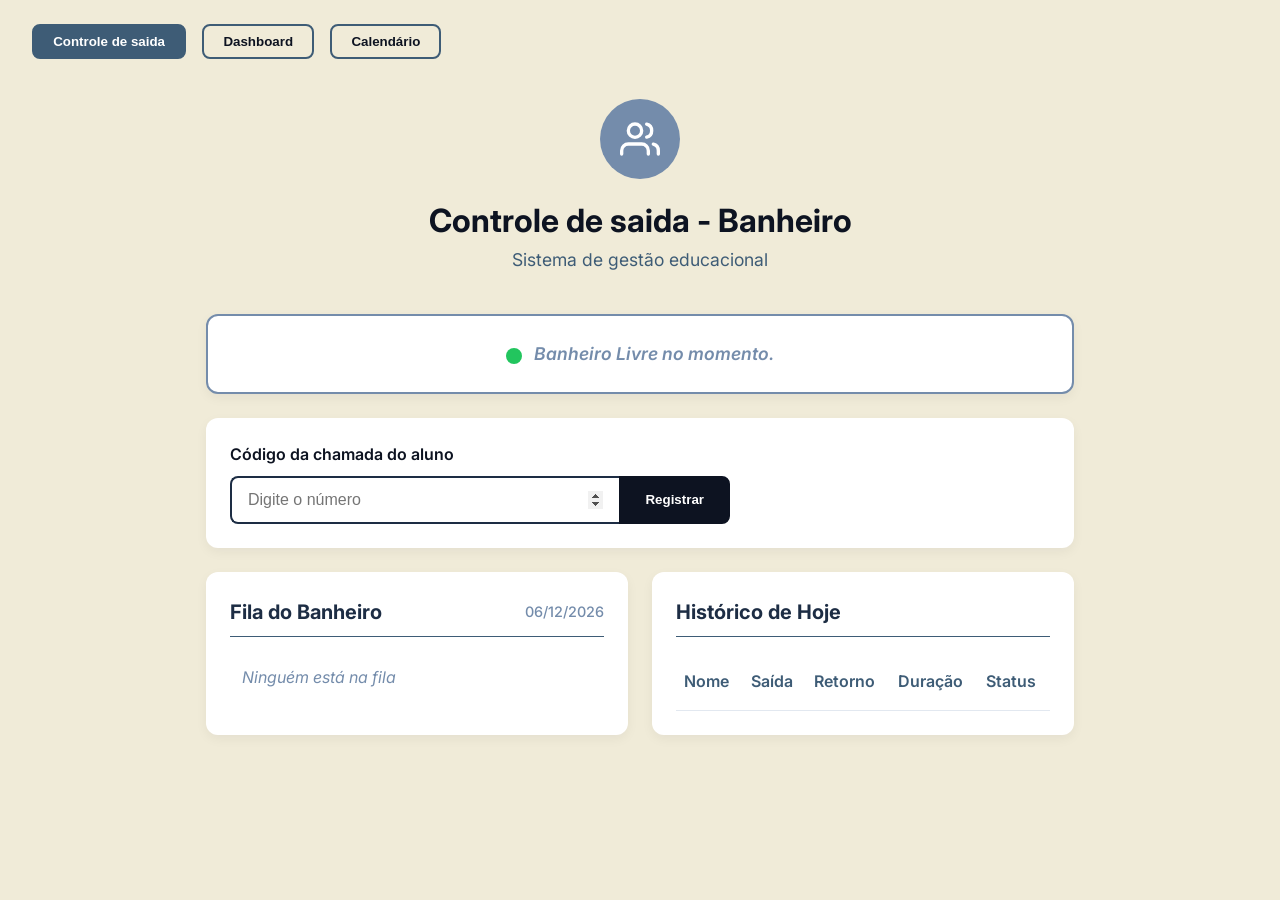
==== index.html @ d69a868a "primeira versao final" ====
<!DOCTYPE html>
<html lang="pt-BR">

<head>
    <meta charset="UTF-8">
    <meta name="viewport" content="width=device-width, initial-scale=1.0">
    <title>Controle de Saída - Banheiro</title>
    <link rel="stylesheet" href="css/style.css">
    <link href="https://fonts.googleapis.com/css2?family=Inter:wght@400;500;600;700&display=swap" rel="stylesheet">
</head>

<body>
    <!-- Barra de Navegação Superior -->
    <nav class="top-nav">
        <div class="nav-container">
            <button class="nav-btn active" onclick="window.location.href='index.html'">Controle de saida</button>
            <button class="nav-btn" onclick="window.location.href='dashboard.html'">Dashboard</button>
            <button class="nav-btn">Calendário</button>
        </div>
    </nav>

    <div class="container">
        <!-- Cabeçalho (Header Identity) -->
        <header class="header">
            <div class="header-icon">
                <!-- Espaço para logotipo / Ícone -->
                <svg width="40" height="40" viewBox="0 0 24 24" fill="none" stroke="currentColor" stroke-width="2"
                    stroke-linecap="round" stroke-linejoin="round">
                    <path d="M17 21v-2a4 4 0 0 0-4-4H5a4 4 0 0 0-4 4v2"></path>
                    <circle cx="9" cy="7" r="4"></circle>
                    <path d="M23 21v-2a4 4 0 0 0-3-3.87"></path>
                    <path d="M16 3.13a4 4 0 0 1 0 7.75"></path>
                </svg>
            </div>
            <h1>Controle de saida - Banheiro</h1>
            <p>Sistema de gestão educacional</p>
        </header>

        <main class="main-content">
            <!-- Painel Status do Banheiro -->
            <section class="panel status-panel">
                <div id="alunoAtivoContainer" class="ativo-container">
                    <!-- Javascript sobrescreve isso se tiver alguém fora -->
                    <div class="status-indicator available"></div>
                    <p class="empty-state status-text">Banheiro Livre no momento.</p>
                </div>
            </section>

            <!-- Painel de Entrada de Dados -->
            <section class="panel insert-panel">
                <label for="idAluno" class="input-label">Código da chamada do aluno</label>
                <div class="input-group">
                    <input type="number" id="idAluno" placeholder="Digite o número" autofocus>
                    <button id="btnRegistrar" class="btn primary">Registrar</button>
                </div>
                <div id="mensagemBox" class="message-box hidden"></div>
            </section>

            <!-- Painéis Inferiores: Fila e Registros -->
            <div class="flex-row">
                <!-- Fila de Espera -->
                <section class="panel queue-panel">
                    <div class="panel-header">
                        <h2>Fila do Banheiro</h2>
                        <span class="date-display" id="dataHoje"></span>
                    </div>
                    <ul id="listaFila" class="fila-list">
                        <!-- Itens renderizados via JS -->
                        <li class="empty-state text-center">Ninguém está na fila</li>
                    </ul>
                </section>

                <!-- Tabela de Registros -->
                <section class="panel history-panel">
                    <div class="panel-header">
                        <h2>Histórico de Hoje</h2>
                    </div>
                    <div class="table-container">
                        <table id="tabelaRegistros">
                            <thead>
                                <tr>
                                    <th>Nome</th>
                                    <th>Saída</th>
                                    <th>Retorno</th>
                                    <th>Duração</th>
                                    <th>Status</th>
                                </tr>
                            </thead>
                            <tbody id="tbodyRegistros">
                                <!-- JS popula aqui -->
                            </tbody>
                        </table>
                    </div>
                </section>
            </div>
        </main>
    </div>

    <script src="js/app.js"></script>
    <script>
        // Setar data de hoje no painel
        document.getElementById('dataHoje').textContent = new Date().toLocaleDateString('pt-BR');
    </script>
</body>

</html>
---- css/style.css ----
/* Variáveis e Reset com base no pallete.png */
:root {
    --bg-color: #F0EBD8;       /* Bege Pastel (60%) */
    --panel-bg: #FFFFFF;       /* Branco para contraste dos painéis */
    --primary-color: #1D2D44;  /* Azul Marinho Escuro (10% - Destaques básicos) */
    --action-color: #0D1321;   /* Preto/Azul Profundo (Textos Principais e Botões de Ação) */
    --secondary-color: #748CAB;/* Azul Suave (30% - Apoio visual) */
    --border-color: #3E5C76;   /* Azul Cinzento (Bordas) */
    
    --success-bg: #dcfce7;
    --success-text: #166534;
    --warning-bg: #fef9c3;
    --warning-text: #854d0e;
    --error-bg: #fee2e2;
    --error-text: #991b1b;
}

* {
    margin: 0;
    padding: 0;
    box-sizing: border-box;
}

body {
    font-family: 'Inter', sans-serif;
    background-color: var(--bg-color);
    color: var(--action-color);
    line-height: 1.6;
}

/* Navbar Superior */
.top-nav {
    width: 100%;
    padding: 1.5rem 2rem;
    display: flex;
    justify-content: flex-start;
}

.nav-container {
    display: flex;
    gap: 1rem;
}

.nav-btn {
    background: transparent;
    border: 2px solid var(--border-color);
    color: var(--action-color);
    padding: 0.5rem 1.2rem;
    border-radius: 8px;
    font-weight: 600;
    cursor: pointer;
    transition: all 0.2s;
}

.nav-btn.active, .nav-btn:hover {
    background: var(--border-color);
    color: #fff;
}

/* Container Principal */
.container {
    max-width: 900px;
    margin: 0 auto;
    padding: 1rem;
}

/* Cabeçalho centralizado */
.header {
    text-align: center;
    margin-bottom: 2.5rem;
}

.header-icon {
    display: inline-flex;
    justify-content: center;
    align-items: center;
    width: 80px;
    height: 80px;
    background-color: var(--secondary-color);
    color: #fff;
    border-radius: 50%;
    margin-bottom: 1rem;
}

h1 { 
    font-size: 2rem; 
    color: var(--action-color); 
    font-weight: 700;
}
.header p { 
    color: var(--border-color); 
    font-size: 1.1rem;
}

/* Panels */
.panel {
    background: var(--panel-bg);
    border-radius: 12px;
    padding: 1.5rem;
    box-shadow: 0 4px 12px rgba(13, 19, 33, 0.05); /* Sombra suave */
    margin-bottom: 1.5rem;
}

.panel-header {
    display: flex;
    justify-content: space-between;
    align-items: center;
    margin-bottom: 1rem;
    border-bottom: 1px solid var(--border-color);
    padding-bottom: 0.5rem;
}

h2 { 
    font-size: 1.25rem; 
    color: var(--primary-color);
}

.date-display {
    font-size: 0.9rem;
    color: var(--secondary-color);
    font-weight: 500;
}

.flex-row {
    display: flex;
    gap: 1.5rem;
    margin-bottom: 1.5rem;
}
.flex-row > * {
    flex: 1;
    margin-bottom: 0;
}

/* Status Panel */
.status-panel {
    text-align: center;
    border: 2px solid var(--secondary-color);
}
.status-indicator {
    display: inline-block;
    width: 16px;
    height: 16px;
    border-radius: 50%;
    margin-right: 0.5rem;
    vertical-align: middle;
}
.status-indicator.available { background-color: #22c55e; }
.status-indicator.busy { background-color: #ef4444; }

.status-text {
    display: inline-block;
    font-weight: 600;
    font-size: 1.1rem;
}

/* Painel de Inserção */
.insert-panel {
    display: flex;
    flex-direction: column;
    align-items: flex-start;
}

.input-label {
    font-weight: 600;
    margin-bottom: 0.5rem;
    color: var(--action-color);
    display: block;
}

/* Input acoplado ao botão */
.input-group {
    display: flex;
    width: 100%;
    max-width: 500px;
}

#idAluno {
    flex: 1;
    padding: 0.8rem 1rem;
    border: 2px solid var(--border-color);
    border-right: none;
    border-radius: 8px 0 0 8px;
    font-size: 1rem;
    outline: none;
    color: var(--action-color);
}

#idAluno:focus {
    border-color: var(--primary-color);
}

.btn.primary {
    background-color: var(--action-color);
    color: #fff;
    border: 2px solid var(--action-color);
    padding: 0.8rem 1.5rem;
    border-radius: 0 8px 8px 0; /* Colado à direita */
    font-weight: 600;
    cursor: pointer;
    transition: background 0.2s;
}

.btn.primary:hover {
    background-color: var(--primary-color);
    border-color: var(--primary-color);
}

/* Message Box */
.message-box {
    margin-top: 1rem;
    padding: 1rem;
    border-radius: 6px;
    font-weight: 500;
    width: 100%;
}
.message-box.hidden { display: none; }
.success { background: var(--success-bg); color: var(--success-text); border: 1px solid #bbf7d0; }
.error { background: var(--error-bg); color: var(--error-text); border: 1px solid #fecaca; }
.warning { background: var(--warning-bg); color: var(--warning-text); border: 1px solid #fef08a; }

/* Ativo / Fila / Tabela */
.ativo-container .ativo-card {
    background: var(--warning-bg);
    padding: 1rem;
    border-radius: 8px;
    border: 1px solid #fef08a;
    text-align: left;
}
.ativo-card h3 { color: var(--warning-text); margin-bottom: 0.5rem; }

.fila-list {
    list-style: none;
}
.fila-list li {
    padding: 0.75rem;
    border-bottom: 1px solid #e2e8f0;
    display: flex;
    justify-content: space-between;
}
.fila-list li:last-child {
    border-bottom: none;
}
.empty-state {
    color: var(--secondary-color);
    font-style: italic;
}
.text-center { text-align: center; }

/* Tabelas */
.table-container {
    overflow-x: auto;
}
table {
    width: 100%;
    border-collapse: collapse;
    text-align: left;
}
th, td {
    padding: 1rem 0.5rem;
    border-bottom: 1px solid #e2e8f0;
}
th {
    font-weight: 600;
    color: var(--border-color);
}
tbody tr:hover {
    background-color: #f8fafc;
}
.badge {
    padding: 0.25rem 0.5rem;
    border-radius: 999px;
    font-size: 0.85rem;
    font-weight: 600;
}
.badge-andamento { background: var(--warning-bg); color: var(--warning-text); }
.badge-concluido { background: var(--success-bg); color: var(--success-text); }

@media (max-width: 768px) {
    .flex-row {
        flex-direction: column;
    }
    .input-group {
        flex-direction: column;
    }
    #idAluno {
        border-right: 2px solid var(--border-color);
        border-radius: 8px;
        margin-bottom: 0.5rem;
    }
    .btn.primary {
        border-radius: 8px;
        width: 100%;
    }
}
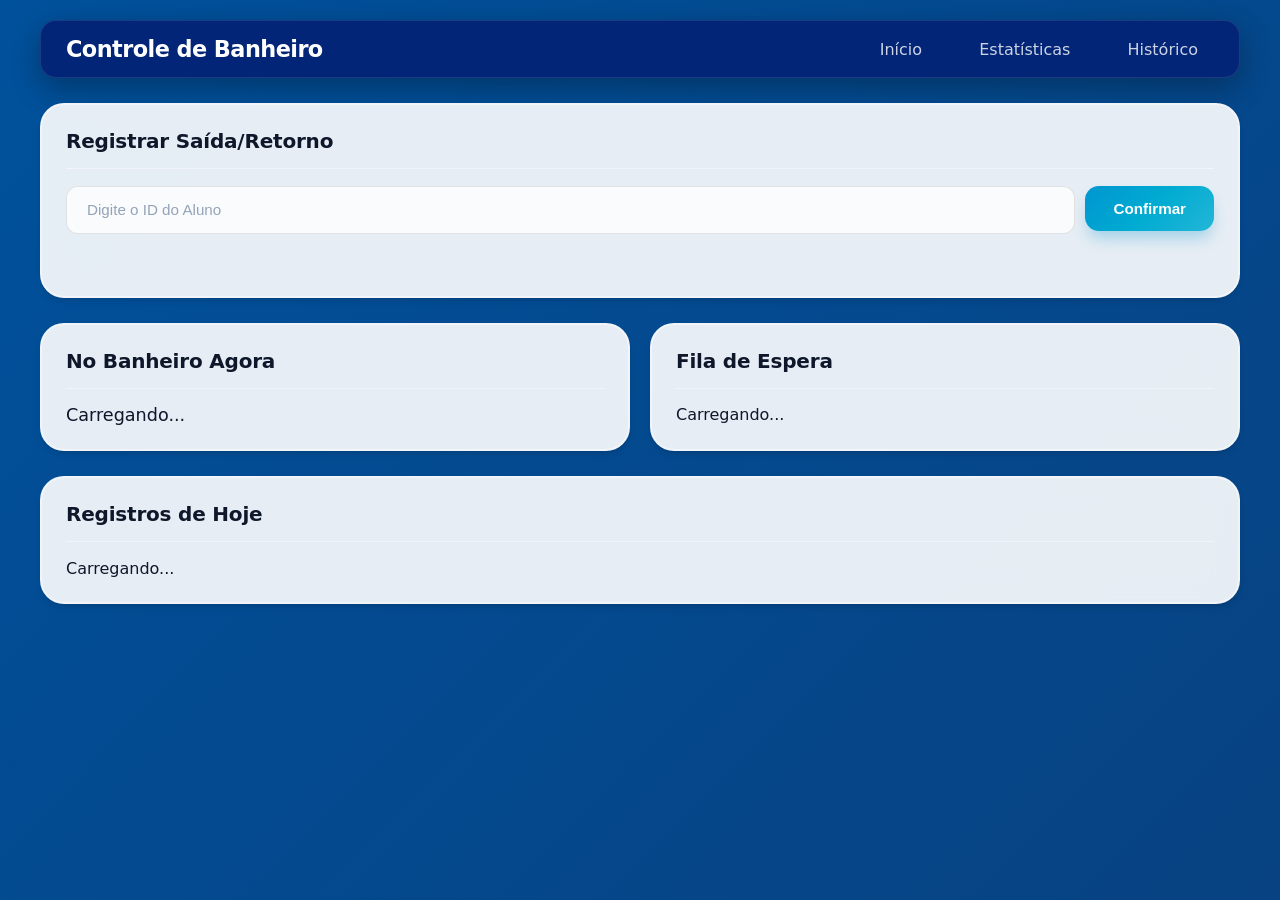
==== commit aadff45e: "commit mudanças" ====
--- a/index.html
+++ b/index.html
@@ -1,106 +1,54 @@
 <!DOCTYPE html>
 <html lang="pt-BR">
-
 <head>
     <meta charset="UTF-8">
     <meta name="viewport" content="width=device-width, initial-scale=1.0">
-    <title>Controle de Saída - Banheiro</title>
-    <link rel="stylesheet" href="css/style.css">
-    <link href="https://fonts.googleapis.com/css2?family=Inter:wght@400;500;600;700&display=swap" rel="stylesheet">
+    <title>Controle de Banheiro</title>
+    <link rel="stylesheet" href="css/style.css?v=2.1">
 </head>
-
 <body>
-    <!-- Barra de Navegação Superior -->
-    <nav class="top-nav">
-        <div class="nav-container">
-            <button class="nav-btn active" onclick="window.location.href='index.html'">Controle de saida</button>
-            <button class="nav-btn" onclick="window.location.href='dashboard.html'">Dashboard</button>
-            <button class="nav-btn">Calendário</button>
-        </div>
-    </nav>
-
     <div class="container">
-        <!-- Cabeçalho (Header Identity) -->
-        <header class="header">
-            <div class="header-icon">
-                <!-- Espaço para logotipo / Ícone -->
-                <svg width="40" height="40" viewBox="0 0 24 24" fill="none" stroke="currentColor" stroke-width="2"
-                    stroke-linecap="round" stroke-linejoin="round">
-                    <path d="M17 21v-2a4 4 0 0 0-4-4H5a4 4 0 0 0-4 4v2"></path>
-                    <circle cx="9" cy="7" r="4"></circle>
-                    <path d="M23 21v-2a4 4 0 0 0-3-3.87"></path>
-                    <path d="M16 3.13a4 4 0 0 1 0 7.75"></path>
-                </svg>
-            </div>
-            <h1>Controle de saida - Banheiro</h1>
-            <p>Sistema de gestão educacional</p>
+        <header>
+            <h1>Controle de Banheiro</h1>
+            <nav>
+                <a href="index.html">Início</a>
+                <a href="dashboard.html">Estatísticas</a>
+                <a href="calendario.html">Histórico</a>
+            </nav>
         </header>
 
-        <main class="main-content">
-            <!-- Painel Status do Banheiro -->
-            <section class="panel status-panel">
-                <div id="alunoAtivoContainer" class="ativo-container">
-                    <!-- Javascript sobrescreve isso se tiver alguém fora -->
-                    <div class="status-indicator available"></div>
-                    <p class="empty-state status-text">Banheiro Livre no momento.</p>
+        <main>
+            <div class="card">
+                <h2>Registrar Saída/Retorno</h2>
+                <form id="formRegistro" style="display: flex; gap: 10px; align-items: start;">
+                    <div style="flex-grow: 1;">
+                        <input type="number" id="id_aluno" placeholder="Digite o ID do Aluno" required autocomplete="off" style="width: 100%;">
+                        <div id="nomeAlunoPreview" style="margin-top:8px; font-weight:bold; color:var(--azul-marinho); min-height:20px;"></div>
+                    </div>
+                    <button type="submit">Confirmar</button>
+                </form>
+                <div id="mensagem" style="margin-top:10px; font-weight:500;"></div>
+            </div>
+
+            <div style="display: grid; grid-template-columns: 1fr 1fr; gap: 20px;">
+                <div class="card">
+                    <h2>No Banheiro Agora</h2>
+                    <div id="ativoArea" style="font-size:1.1rem;">Carregando...</div>
                 </div>
-            </section>
 
-            <!-- Painel de Entrada de Dados -->
-            <section class="panel insert-panel">
-                <label for="idAluno" class="input-label">Código da chamada do aluno</label>
-                <div class="input-group">
-                    <input type="number" id="idAluno" placeholder="Digite o número" autofocus>
-                    <button id="btnRegistrar" class="btn primary">Registrar</button>
+                <div class="card">
+                    <h2>Fila de Espera</h2>
+                    <div id="filaArea">Carregando...</div>
                 </div>
-                <div id="mensagemBox" class="message-box hidden"></div>
-            </section>
+            </div>
 
-            <!-- Painéis Inferiores: Fila e Registros -->
-            <div class="flex-row">
-                <!-- Fila de Espera -->
-                <section class="panel queue-panel">
-                    <div class="panel-header">
-                        <h2>Fila do Banheiro</h2>
-                        <span class="date-display" id="dataHoje"></span>
-                    </div>
-                    <ul id="listaFila" class="fila-list">
-                        <!-- Itens renderizados via JS -->
-                        <li class="empty-state text-center">Ninguém está na fila</li>
-                    </ul>
-                </section>
-
-                <!-- Tabela de Registros -->
-                <section class="panel history-panel">
-                    <div class="panel-header">
-                        <h2>Histórico de Hoje</h2>
-                    </div>
-                    <div class="table-container">
-                        <table id="tabelaRegistros">
-                            <thead>
-                                <tr>
-                                    <th>Nome</th>
-                                    <th>Saída</th>
-                                    <th>Retorno</th>
-                                    <th>Duração</th>
-                                    <th>Status</th>
-                                </tr>
-                            </thead>
-                            <tbody id="tbodyRegistros">
-                                <!-- JS popula aqui -->
-                            </tbody>
-                        </table>
-                    </div>
-                </section>
+            <div class="card">
+                <h2>Registros de Hoje</h2>
+                <div id="hojeArea">Carregando...</div>
             </div>
         </main>
     </div>
-
+    <script src="js/ui.js"></script>
     <script src="js/app.js"></script>
-    <script>
-        // Setar data de hoje no painel
-        document.getElementById('dataHoje').textContent = new Date().toLocaleDateString('pt-BR');
-    </script>
 </body>
-
-</html>+</html>
--- a/css/style.css
+++ b/css/style.css
@@ -1,294 +1,307 @@
-/* Variáveis e Reset com base no pallete.png */
 :root {
-    --bg-color: #F0EBD8;       /* Bege Pastel (60%) */
-    --panel-bg: #FFFFFF;       /* Branco para contraste dos painéis */
-    --primary-color: #1D2D44;  /* Azul Marinho Escuro (10% - Destaques básicos) */
-    --action-color: #0D1321;   /* Preto/Azul Profundo (Textos Principais e Botões de Ação) */
-    --secondary-color: #748CAB;/* Azul Suave (30% - Apoio visual) */
-    --border-color: #3E5C76;   /* Azul Cinzento (Bordas) */
+    /* Paleta Fundo - Extraída de background.png (Midnight Blue) */
+    --bg-deep: #002A8B;
+    --bg-mid: #0A3D79;
+    --bg-blue: #00519C;
+    --bg-dark: #0D366D;
     
-    --success-bg: #dcfce7;
-    --success-text: #166534;
-    --warning-bg: #fef9c3;
-    --warning-text: #854d0e;
-    --error-bg: #fee2e2;
-    --error-text: #991b1b;
-}
-
-* {
+    /* Paleta Menu - Extraída de menu.png */
+    --menu-bg: #022577;
+    --menu-accent: #002A8B;
+    
+    /* Paleta Botão - Extraída de button.png (Cyan Spark) */
+    --btn-start: #0096D1;
+    --btn-mid: #00ABD1;
+    --btn-end: #23B6D7;
+
+    /* Tema Clear Frost (Cards Brancos/Cinzas) */
+    --card-bg: rgba(255, 255, 255, 0.9);
+    --card-bg-hover: rgba(248, 250, 252, 0.95);
+    --text-primary: #0f172a; /* Preto/Slate Profundo */
+    --text-secondary: #475569; /* Cinza Escuro */
+    --card-border: rgba(0, 0, 0, 0.05);
+    
+    --status-andamento: #ca8a04; 
+    --status-concluido: #16a34a;
+    --fonte: 'Inter', system-ui, -apple-system, sans-serif;
+}
+
+* { box-sizing: border-box; }
+
+body {
+    font-family: var(--fonte);
+    color: var(--text-primary);
     margin: 0;
-    padding: 0;
-    box-sizing: border-box;
-}
-
-body {
-    font-family: 'Inter', sans-serif;
-    background-color: var(--bg-color);
-    color: var(--action-color);
-    line-height: 1.6;
-}
-
-/* Navbar Superior */
-.top-nav {
-    width: 100%;
-    padding: 1.5rem 2rem;
-    display: flex;
-    justify-content: flex-start;
-}
-
-.nav-container {
-    display: flex;
-    gap: 1rem;
-}
-
-.nav-btn {
-    background: transparent;
-    border: 2px solid var(--border-color);
-    color: var(--action-color);
-    padding: 0.5rem 1.2rem;
-    border-radius: 8px;
-    font-weight: 600;
-    cursor: pointer;
-    transition: all 0.2s;
-}
-
-.nav-btn.active, .nav-btn:hover {
-    background: var(--border-color);
-    color: #fff;
-}
-
-/* Container Principal */
+    padding: 20px;
+    min-height: 100vh;
+    /* Fundo Animado "Midnight Flow" */
+    background: linear-gradient(-45deg, 
+        var(--bg-deep), 
+        var(--bg-dark), 
+        var(--bg-mid), 
+        var(--bg-blue)
+    );
+    background-size: 400% 400%;
+    animation: nebulaFlow 20s ease-in-out infinite; 
+    overflow-x: hidden;
+    background-attachment: fixed;
+    
+    /* Estado inicial para transição de página */
+    opacity: 0;
+    transform: translateY(10px);
+    transition: opacity 0.5s cubic-bezier(0.4, 0, 0.2, 1), transform 0.5s cubic-bezier(0.4, 0, 0.2, 1);
+}
+
+body.page-ready {
+    opacity: 1;
+    transform: translateY(0);
+}
+
+body.page-exit {
+    opacity: 0;
+    transform: translateY(-10px);
+}
+
+@keyframes nebulaFlow {
+    0% { background-position: 0% 50%; }
+    50% { background-position: 100% 50%; }
+    100% { background-position: 0% 50%; }
+}
+
 .container {
-    max-width: 900px;
+    max-width: 1200px;
     margin: 0 auto;
-    padding: 1rem;
-}
-
-/* Cabeçalho centralizado */
-.header {
-    text-align: center;
-    margin-bottom: 2.5rem;
-}
-
-.header-icon {
-    display: inline-flex;
-    justify-content: center;
-    align-items: center;
-    width: 80px;
-    height: 80px;
-    background-color: var(--secondary-color);
-    color: #fff;
-    border-radius: 50%;
-    margin-bottom: 1rem;
-}
-
-h1 { 
-    font-size: 2rem; 
-    color: var(--action-color); 
-    font-weight: 700;
-}
-.header p { 
-    color: var(--border-color); 
-    font-size: 1.1rem;
-}
-
-/* Panels */
-.panel {
-    background: var(--panel-bg);
-    border-radius: 12px;
-    padding: 1.5rem;
-    box-shadow: 0 4px 12px rgba(13, 19, 33, 0.05); /* Sombra suave */
-    margin-bottom: 1.5rem;
-}
-
-.panel-header {
+    position: relative;
+    z-index: 1;
+}
+
+header {
+    background: var(--menu-bg);
+    backdrop-filter: blur(10px);
+    -webkit-backdrop-filter: blur(10px);
+    color: white; 
+    padding: 15px 25px;
+    border-radius: 16px;
     display: flex;
     justify-content: space-between;
     align-items: center;
-    margin-bottom: 1rem;
-    border-bottom: 1px solid var(--border-color);
-    padding-bottom: 0.5rem;
-}
-
-h2 { 
-    font-size: 1.25rem; 
-    color: var(--primary-color);
-}
-
-.date-display {
-    font-size: 0.9rem;
-    color: var(--secondary-color);
+    border: 1px solid rgba(255, 255, 255, 0.1);
+    margin-bottom: 25px;
+    box-shadow: 0 10px 30px rgba(0, 0, 0, 0.3);
+    position: relative;
+    overflow: hidden; /* Importante para o ripple global */
+}
+
+header h1 { 
+    margin: 0; 
+    font-size: 1.4rem; 
+    letter-spacing: -0.025em;
+    color: white;
+    z-index: 2;
+}
+
+header nav {
+    z-index: 2;
+}
+
+header nav a {
+    color: rgba(255, 255, 255, 0.8);
+    text-decoration: none;
+    margin-left: 20px;
     font-weight: 500;
-}
-
-.flex-row {
-    display: flex;
-    gap: 1.5rem;
-    margin-bottom: 1.5rem;
-}
-.flex-row > * {
-    flex: 1;
-    margin-bottom: 0;
-}
-
-/* Status Panel */
-.status-panel {
-    text-align: center;
-    border: 2px solid var(--secondary-color);
-}
-.status-indicator {
-    display: inline-block;
-    width: 16px;
-    height: 16px;
-    border-radius: 50%;
-    margin-right: 0.5rem;
-    vertical-align: middle;
-}
-.status-indicator.available { background-color: #22c55e; }
-.status-indicator.busy { background-color: #ef4444; }
-
-.status-text {
-    display: inline-block;
+    padding: 8px 16px;
+    border-radius: 8px;
+    transition: all 0.3s ease;
+}
+
+header nav a:hover {
+    background-color: rgba(255, 255, 255, 0.15);
+    color: white;
+}
+
+.card {
+    background: var(--card-bg);
+    backdrop-filter: blur(12px);
+    -webkit-backdrop-filter: blur(12px);
+    padding: 25px;
+    border-radius: 24px;
+    border: 1px solid rgba(255, 255, 255, 0.4);
+    margin-bottom: 25px;
+    transition: all 0.4s cubic-bezier(0.4, 0, 0.2, 1);
+    box-shadow: 
+        0 4px 6px -1px rgba(0, 0, 0, 0.1), 
+        0 2px 4px -1px rgba(0, 0, 0, 0.06),
+        inset 0 0 0 1px rgba(255, 255, 255, 0.5);
+}
+
+.card:hover {
+    transform: translateY(-4px);
+    background: white;
+    box-shadow: 0 10px 25px -4px rgba(0, 0, 0, 0.2);
+}
+
+.card h2 {
+    color: var(--text-primary);
+    margin-top: 0;
+    border-bottom: 1px solid #f1f5f9;
+    padding-bottom: 15px;
+    font-size: 1.25rem;
+    font-weight: 700;
+    letter-spacing: -0.01em;
+}
+
+input[type="number"], input[type="date"] {
+    width: 60%;
+    padding: 14px 20px;
+    background: rgba(255, 255, 255, 0.8);
+    border: 1px solid rgba(0, 0, 0, 0.1);
+    border-radius: 12px;
+    font-size: 1rem;
+    color: var(--text-primary);
+    outline: none;
+    transition: all 0.3s cubic-bezier(0.4, 0, 0.2, 1);
+}
+
+input::placeholder {
+    color: #94a3b8;
+    font-size: 0.95rem;
+}
+
+input:focus {
+    border-color: var(--btn-start);
+    background: white;
+    box-shadow: 0 0 0 4px rgba(0, 150, 209, 0.15);
+    transform: translateY(-1px);
+}
+
+button {
+    padding: 14px 28px;
+    background: linear-gradient(135deg, var(--btn-start), var(--btn-mid), var(--btn-end));
+    color: white;
+    border: none;
+    border-radius: 14px;
+    font-size: 0.95rem;
+    cursor: pointer;
     font-weight: 600;
-    font-size: 1.1rem;
-}
-
-/* Painel de Inserção */
-.insert-panel {
-    display: flex;
-    flex-direction: column;
-    align-items: flex-start;
-}
-
-.input-label {
-    font-weight: 600;
-    margin-bottom: 0.5rem;
-    color: var(--action-color);
-    display: block;
-}
-
-/* Input acoplado ao botão */
-.input-group {
-    display: flex;
-    width: 100%;
-    max-width: 500px;
-}
-
-#idAluno {
-    flex: 1;
-    padding: 0.8rem 1rem;
-    border: 2px solid var(--border-color);
-    border-right: none;
-    border-radius: 8px 0 0 8px;
-    font-size: 1rem;
-    outline: none;
-    color: var(--action-color);
-}
-
-#idAluno:focus {
-    border-color: var(--primary-color);
-}
-
-.btn.primary {
-    background-color: var(--action-color);
-    color: #fff;
-    border: 2px solid var(--action-color);
-    padding: 0.8rem 1.5rem;
-    border-radius: 0 8px 8px 0; /* Colado à direita */
-    font-weight: 600;
-    cursor: pointer;
-    transition: background 0.2s;
-}
-
-.btn.primary:hover {
-    background-color: var(--primary-color);
-    border-color: var(--primary-color);
-}
-
-/* Message Box */
-.message-box {
-    margin-top: 1rem;
-    padding: 1rem;
+    transition: all 0.3s cubic-bezier(0.4, 0, 0.2, 1);
+    box-shadow: 0 10px 15px -3px rgba(0, 150, 209, 0.3);
+    position: relative;
+    overflow: hidden;
+}
+
+button:hover {
+    transform: translateY(-2px);
+    box-shadow: 0 15px 20px -3px rgba(0, 150, 209, 0.4);
+    filter: brightness(1.1);
+}
+
+.status-andamento { 
+    color: var(--status-andamento); 
+    font-weight: 700;
+    background: #fefce8;
+    padding: 2px 8px;
     border-radius: 6px;
-    font-weight: 500;
-    width: 100%;
-}
-.message-box.hidden { display: none; }
-.success { background: var(--success-bg); color: var(--success-text); border: 1px solid #bbf7d0; }
-.error { background: var(--error-bg); color: var(--error-text); border: 1px solid #fecaca; }
-.warning { background: var(--warning-bg); color: var(--warning-text); border: 1px solid #fef08a; }
-
-/* Ativo / Fila / Tabela */
-.ativo-container .ativo-card {
-    background: var(--warning-bg);
-    padding: 1rem;
-    border-radius: 8px;
-    border: 1px solid #fef08a;
-    text-align: left;
-}
-.ativo-card h3 { color: var(--warning-text); margin-bottom: 0.5rem; }
-
-.fila-list {
-    list-style: none;
-}
-.fila-list li {
-    padding: 0.75rem;
-    border-bottom: 1px solid #e2e8f0;
-    display: flex;
-    justify-content: space-between;
-}
-.fila-list li:last-child {
-    border-bottom: none;
-}
-.empty-state {
-    color: var(--secondary-color);
-    font-style: italic;
-}
-.text-center { text-align: center; }
-
-/* Tabelas */
-.table-container {
-    overflow-x: auto;
-}
+}
+.status-concluido { 
+    color: var(--status-concluido); 
+    font-weight: 700;
+    background: #f0fdf4;
+    padding: 2px 8px;
+    border-radius: 6px;
+}
+
 table {
     width: 100%;
-    border-collapse: collapse;
+    border-collapse: separate;
+    border-spacing: 0 12px;
+    margin-top: 10px;
+}
+
+th {
+    padding: 0 15px 5px 15px;
     text-align: left;
-}
-th, td {
-    padding: 1rem 0.5rem;
-    border-bottom: 1px solid #e2e8f0;
-}
-th {
+    color: var(--text-secondary);
+    font-size: 0.8rem;
+    text-transform: uppercase;
+    letter-spacing: 0.1em;
+    font-weight: 700;
+}
+
+td {
+    padding: 20px 15px;
+    background: white;
+    border-top: 1px solid rgba(0,0,0,0.03);
+    border-bottom: 1px solid rgba(0,0,0,0.03);
+    color: var(--text-primary);
+    transition: all 0.2s ease;
+}
+
+td:first-child { 
+    border-left: 1px solid rgba(0,0,0,0.03); 
+    border-top-left-radius: 16px; 
+    border-bottom-left-radius: 16px; 
+}
+td:last-child { 
+    border-right: 1px solid rgba(0,0,0,0.03); 
+    border-top-right-radius: 16px; 
+    border-bottom-right-radius: 16px; 
+}
+
+tr:hover td {
+    background: #f1f5f9;
+}
+
+.dashboard-grid {
+    display: grid;
+    grid-template-columns: repeat(auto-fit, minmax(240px, 1fr));
+    gap: 20px;
+    margin-bottom: 25px;
+}
+
+.kpi-card {
+    background: var(--card-bg);
+    border: 1px solid var(--card-border);
+    padding: 25px;
+    border-radius: 20px;
+    text-align: center;
+    transition: all 0.3s ease;
+    box-shadow: 0 8px 20px rgba(0, 0, 0, 0.1);
+}
+
+.kpi-card:hover {
+    transform: translateY(-5px);
+    background: var(--card-bg-hover);
+    box-shadow: 0 12px 30px rgba(0, 0, 0, 0.2);
+}
+
+.kpi-card p {
+    font-size: 2.2rem;
+    margin: 10px 0 0 0;
+    font-weight: 800;
+    color: var(--text-primary);
+}
+
+.kpi-card h3 {
+    margin: 0;
+    font-size: 0.9rem;
     font-weight: 600;
-    color: var(--border-color);
-}
-tbody tr:hover {
-    background-color: #f8fafc;
-}
-.badge {
-    padding: 0.25rem 0.5rem;
-    border-radius: 999px;
-    font-size: 0.85rem;
-    font-weight: 600;
-}
-.badge-andamento { background: var(--warning-bg); color: var(--warning-text); }
-.badge-concluido { background: var(--success-bg); color: var(--success-text); }
-
-@media (max-width: 768px) {
-    .flex-row {
-        flex-direction: column;
+    color: var(--text-secondary);
+    text-transform: uppercase;
+    letter-spacing: 0.1em;
+}
+
+.ripple {
+    position: absolute;
+    border-radius: 50%;
+    transform: scale(0);
+    animation: ripple-animation 0.6s linear;
+    background-color: rgba(255, 255, 255, 0.4);
+    pointer-events: none;
+}
+
+@keyframes ripple-animation {
+    to {
+        transform: scale(4);
+        opacity: 0;
     }
-    .input-group {
-        flex-direction: column;
-    }
-    #idAluno {
-        border-right: 2px solid var(--border-color);
-        border-radius: 8px;
-        margin-bottom: 0.5rem;
-    }
-    .btn.primary {
-        border-radius: 8px;
-        width: 100%;
-    }
-}
+}
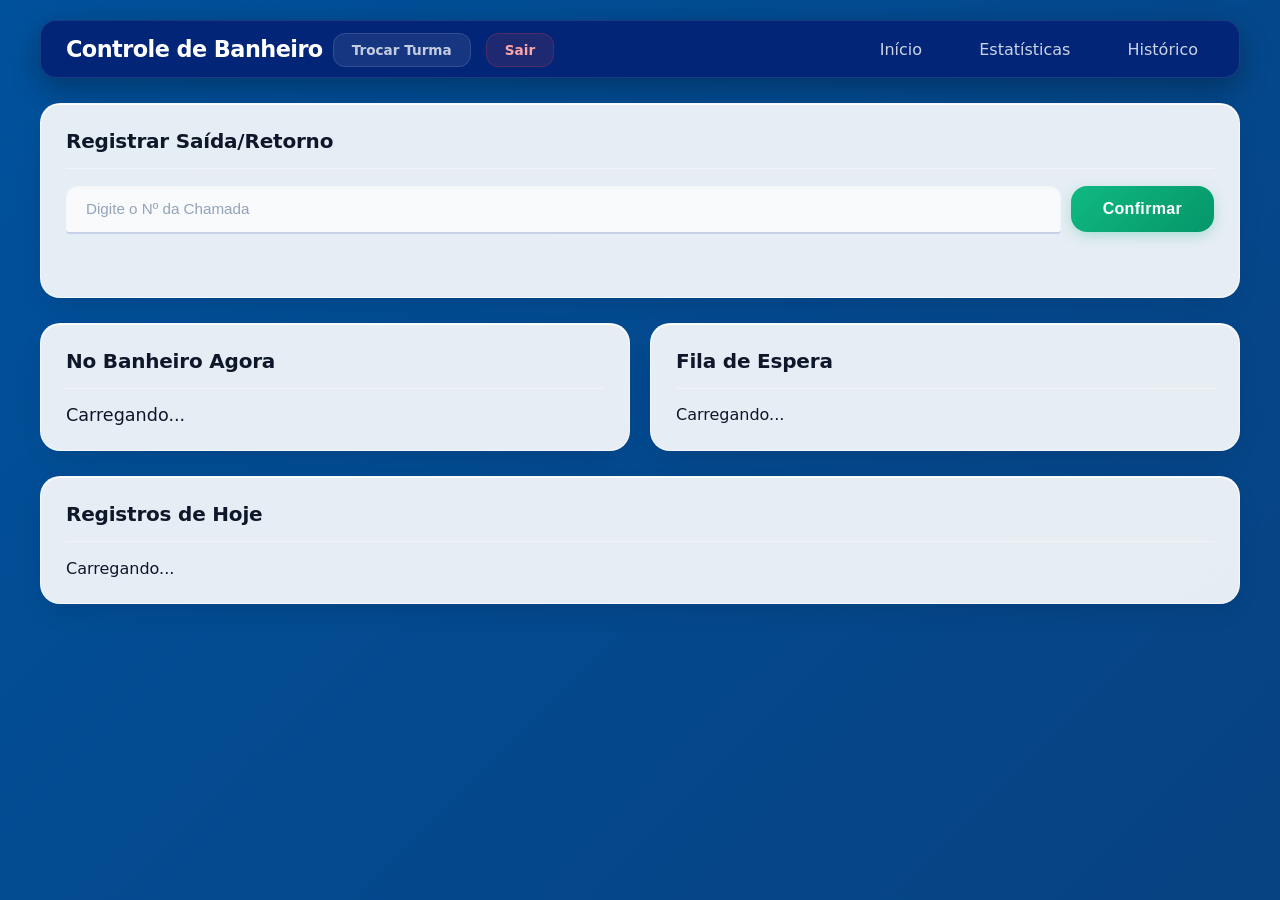
==== commit aaff581a: "commit final de hoje" ====
--- a/index.html
+++ b/index.html
@@ -1,19 +1,27 @@
 <!DOCTYPE html>
 <html lang="pt-BR">
+
 <head>
     <meta charset="UTF-8">
     <meta name="viewport" content="width=device-width, initial-scale=1.0">
     <title>Controle de Banheiro</title>
     <link rel="stylesheet" href="css/style.css?v=2.1">
 </head>
+
 <body>
     <div class="container">
         <header>
-            <h1>Controle de Banheiro</h1>
-            <nav>
-                <a href="index.html">Início</a>
-                <a href="dashboard.html">Estatísticas</a>
-                <a href="calendario.html">Histórico</a>
+            <div style="display: flex; justify-content: space-between; align-items: center;">
+                <h1>Controle de Banheiro</h1>
+                <div>
+                    <a href="admin.html" class="nav-action">Trocar Turma</a>
+                    <a href="#" onclick="fazerLogout()" class="nav-action nav-action-danger">Sair</a>
+                </div>
+            </div>
+            <nav id="mainNav">
+                <a href="index.html" class="nav-link" data-target="index.html">Início</a>
+                <a href="dashboard.html" class="nav-link" data-target="dashboard.html">Estatísticas</a>
+                <a href="calendario.html" class="nav-link" data-target="calendario.html">Histórico</a>
             </nav>
         </header>
 
@@ -22,10 +30,12 @@
                 <h2>Registrar Saída/Retorno</h2>
                 <form id="formRegistro" style="display: flex; gap: 10px; align-items: start;">
                     <div style="flex-grow: 1;">
-                        <input type="number" id="id_aluno" placeholder="Digite o ID do Aluno" required autocomplete="off" style="width: 100%;">
-                        <div id="nomeAlunoPreview" style="margin-top:8px; font-weight:bold; color:var(--azul-marinho); min-height:20px;"></div>
+                        <input type="number" id="id_aluno" placeholder="Digite o Nº da Chamada" required
+                            autocomplete="off" style="width: 100%;">
+                        <div id="nomeAlunoPreview"
+                            style="margin-top:8px; font-weight:bold; color:var(--azul-marinho); min-height:20px;"></div>
                     </div>
-                    <button type="submit">Confirmar</button>
+                    <button type="submit" class="btn-confirmar btn-confirmar-action">Confirmar</button>
                 </form>
                 <div id="mensagem" style="margin-top:10px; font-weight:500;"></div>
             </div>
@@ -50,5 +60,26 @@
     </div>
     <script src="js/ui.js"></script>
     <script src="js/app.js"></script>
+    <script>
+        document.addEventListener("DOMContentLoaded", () => {
+            const params = window.location.search;
+            if (params) {
+                document.querySelectorAll('.nav-link').forEach(link => {
+                    const target = link.getAttribute('data-target');
+                    link.href = `${target}${params}`;
+                });
+            }
+        });
+
+        async function fazerLogout() {
+            try {
+                await fetch('api/logout.php');
+                window.location.href = 'login.html';
+            } catch (e) {
+                console.error(e);
+            }
+        }
+    </script>
 </body>
-</html>
+
+</html>
--- a/css/style.css
+++ b/css/style.css
@@ -4,11 +4,11 @@
     --bg-mid: #0A3D79;
     --bg-blue: #00519C;
     --bg-dark: #0D366D;
-    
+
     /* Paleta Menu - Extraída de menu.png */
     --menu-bg: #022577;
     --menu-accent: #002A8B;
-    
+
     /* Paleta Botão - Extraída de button.png (Cyan Spark) */
     --btn-start: #0096D1;
     --btn-mid: #00ABD1;
@@ -17,16 +17,20 @@
     /* Tema Clear Frost (Cards Brancos/Cinzas) */
     --card-bg: rgba(255, 255, 255, 0.9);
     --card-bg-hover: rgba(248, 250, 252, 0.95);
-    --text-primary: #0f172a; /* Preto/Slate Profundo */
-    --text-secondary: #475569; /* Cinza Escuro */
+    --text-primary: #0f172a;
+    /* Preto/Slate Profundo */
+    --text-secondary: #475569;
+    /* Cinza Escuro */
     --card-border: rgba(0, 0, 0, 0.05);
-    
-    --status-andamento: #ca8a04; 
+
+    --status-andamento: #ca8a04;
     --status-concluido: #16a34a;
     --fonte: 'Inter', system-ui, -apple-system, sans-serif;
 }
 
-* { box-sizing: border-box; }
+* {
+    box-sizing: border-box;
+}
 
 body {
     font-family: var(--fonte);
@@ -35,17 +39,16 @@
     padding: 20px;
     min-height: 100vh;
     /* Fundo Animado "Midnight Flow" */
-    background: linear-gradient(-45deg, 
-        var(--bg-deep), 
-        var(--bg-dark), 
-        var(--bg-mid), 
-        var(--bg-blue)
-    );
+    background: linear-gradient(-45deg,
+            var(--bg-deep),
+            var(--bg-dark),
+            var(--bg-mid),
+            var(--bg-blue));
     background-size: 400% 400%;
-    animation: nebulaFlow 20s ease-in-out infinite; 
+    animation: nebulaFlow 20s ease-in-out infinite;
     overflow-x: hidden;
     background-attachment: fixed;
-    
+
     /* Estado inicial para transição de página */
     opacity: 0;
     transform: translateY(10px);
@@ -63,9 +66,17 @@
 }
 
 @keyframes nebulaFlow {
-    0% { background-position: 0% 50%; }
-    50% { background-position: 100% 50%; }
-    100% { background-position: 0% 50%; }
+    0% {
+        background-position: 0% 50%;
+    }
+
+    50% {
+        background-position: 100% 50%;
+    }
+
+    100% {
+        background-position: 0% 50%;
+    }
 }
 
 .container {
@@ -79,7 +90,7 @@
     background: var(--menu-bg);
     backdrop-filter: blur(10px);
     -webkit-backdrop-filter: blur(10px);
-    color: white; 
+    color: white;
     padding: 15px 25px;
     border-radius: 16px;
     display: flex;
@@ -89,12 +100,13 @@
     margin-bottom: 25px;
     box-shadow: 0 10px 30px rgba(0, 0, 0, 0.3);
     position: relative;
-    overflow: hidden; /* Importante para o ripple global */
-}
-
-header h1 { 
-    margin: 0; 
-    font-size: 1.4rem; 
+    overflow: hidden;
+    /* Importante para o ripple global */
+}
+
+header h1 {
+    margin: 0;
+    font-size: 1.4rem;
     letter-spacing: -0.025em;
     color: white;
     z-index: 2;
@@ -110,7 +122,7 @@
     margin-left: 20px;
     font-weight: 500;
     padding: 8px 16px;
-    border-radius: 8px;
+    border-radius: 10px;
     transition: all 0.3s ease;
 }
 
@@ -119,25 +131,73 @@
     color: white;
 }
 
+/* Botões de ação no header (Trocar Turma / Sair) */
+.nav-action {
+    color: rgba(255, 255, 255, 0.75);
+    text-decoration: none;
+    font-weight: 600;
+    font-size: 0.85rem;
+    padding: 8px 18px;
+    border-radius: 12px;
+    background: rgba(255, 255, 255, 0.08);
+    border: 1px solid rgba(255, 255, 255, 0.12);
+    transition: all 0.4s cubic-bezier(0.175, 0.885, 0.32, 1.275);
+    margin-left: 10px;
+}
+
+.nav-action:hover {
+    background: rgba(255, 255, 255, 0.18);
+    color: white;
+    transform: translateY(-2px);
+    box-shadow: 0 6px 15px -4px rgba(0, 0, 0, 0.3);
+}
+
+.nav-action-danger {
+    color: #fca5a5;
+    background: rgba(239, 68, 68, 0.12);
+    border-color: rgba(239, 68, 68, 0.2);
+}
+
+.nav-action-danger:hover {
+    background: rgba(239, 68, 68, 0.25);
+    color: #fecaca;
+    box-shadow: 0 6px 15px -4px rgba(239, 68, 68, 0.3);
+}
+
 .card {
     background: var(--card-bg);
-    backdrop-filter: blur(12px);
-    -webkit-backdrop-filter: blur(12px);
+    backdrop-filter: blur(16px);
+    -webkit-backdrop-filter: blur(16px);
     padding: 25px;
-    border-radius: 24px;
-    border: 1px solid rgba(255, 255, 255, 0.4);
+    border-radius: 20px;
+    /* Bordas levemente mais dinâmicas */
+    border: 1px solid rgba(255, 255, 255, 0.6);
     margin-bottom: 25px;
-    transition: all 0.4s cubic-bezier(0.4, 0, 0.2, 1);
-    box-shadow: 
-        0 4px 6px -1px rgba(0, 0, 0, 0.1), 
-        0 2px 4px -1px rgba(0, 0, 0, 0.06),
-        inset 0 0 0 1px rgba(255, 255, 255, 0.5);
+    transition: all 0.5s cubic-bezier(0.175, 0.885, 0.32, 1.275);
+    /* Curva spring suave */
+    box-shadow:
+        0 10px 30px -10px rgba(0, 0, 0, 0.15),
+        inset 0 1px 0 rgba(255, 255, 255, 1);
+    position: relative;
+    /* Animação inicial */
+    animation: fadeScale 0.6s cubic-bezier(0.4, 0, 0.2, 1) forwards;
+}
+
+/* Pseudo-classe avançada: Reação do card quando um input ganha foco dentro dele */
+.card:has(input:focus) {
+    transform: translateY(-5px) scale(1.01);
+    box-shadow:
+        0 20px 40px -10px rgba(0, 150, 209, 0.15),
+        inset 0 1px 0 rgba(255, 255, 255, 1);
+    border-color: rgba(0, 150, 209, 0.3);
 }
 
 .card:hover {
     transform: translateY(-4px);
-    background: white;
-    box-shadow: 0 10px 25px -4px rgba(0, 0, 0, 0.2);
+    background: rgba(255, 255, 255, 0.98);
+    box-shadow:
+        0 20px 35px -5px rgba(0, 0, 0, 0.2),
+        inset 0 1px 0 rgba(255, 255, 255, 1);
 }
 
 .card h2 {
@@ -150,28 +210,40 @@
     letter-spacing: -0.01em;
 }
 
-input[type="number"], input[type="date"] {
+input[type="number"],
+input[type="date"],
+input[type="text"],
+input[type="password"] {
     width: 60%;
     padding: 14px 20px;
-    background: rgba(255, 255, 255, 0.8);
-    border: 1px solid rgba(0, 0, 0, 0.1);
-    border-radius: 12px;
+    background: rgba(255, 255, 255, 0.7);
+    border: none;
+    border-bottom: 2px solid rgba(0, 42, 139, 0.2);
+    border-radius: 12px 12px 4px 4px;
     font-size: 1rem;
     color: var(--text-primary);
     outline: none;
-    transition: all 0.3s cubic-bezier(0.4, 0, 0.2, 1);
+    transition: all 0.4s cubic-bezier(0.4, 0, 0.2, 1);
+    box-shadow: inset 0 2px 4px rgba(0, 0, 0, 0.02);
 }
 
 input::placeholder {
     color: #94a3b8;
     font-size: 0.95rem;
+    transition: color 0.3s;
 }
 
 input:focus {
-    border-color: var(--btn-start);
     background: white;
-    box-shadow: 0 0 0 4px rgba(0, 150, 209, 0.15);
-    transform: translateY(-1px);
+    border-bottom-color: var(--btn-start);
+    box-shadow:
+        0 4px 15px -5px rgba(0, 150, 209, 0.2),
+        inset 0 2px 4px rgba(0, 0, 0, 0.01);
+    transform: translateY(-2px);
+}
+
+input:focus::placeholder {
+    color: transparent;
 }
 
 button {
@@ -179,31 +251,43 @@
     background: linear-gradient(135deg, var(--btn-start), var(--btn-mid), var(--btn-end));
     color: white;
     border: none;
-    border-radius: 14px;
+    border-radius: 12px;
     font-size: 0.95rem;
     cursor: pointer;
-    font-weight: 600;
-    transition: all 0.3s cubic-bezier(0.4, 0, 0.2, 1);
-    box-shadow: 0 10px 15px -3px rgba(0, 150, 209, 0.3);
+    font-weight: 700;
+    transition: all 0.5s cubic-bezier(0.175, 0.885, 0.32, 1.275);
+    /* Curva elástica/spring */
+    box-shadow:
+        0 4px 10px -2px rgba(0, 150, 209, 0.3),
+        inset 0 1px 0 rgba(255, 255, 255, 0.3);
     position: relative;
     overflow: hidden;
+    transform-origin: center;
 }
 
 button:hover {
-    transform: translateY(-2px);
-    box-shadow: 0 15px 20px -3px rgba(0, 150, 209, 0.4);
-    filter: brightness(1.1);
-}
-
-.status-andamento { 
-    color: var(--status-andamento); 
+    transform: translateY(-4px) scale(1.02);
+    box-shadow:
+        0 15px 25px -4px rgba(0, 150, 209, 0.5),
+        inset 0 1px 0 rgba(255, 255, 255, 0.4);
+    filter: saturate(1.2) brightness(1.05);
+    /* Mais saturação vibrante em vez de bright genérico */
+}
+
+button:active {
+    transform: translateY(1px) scale(0.98);
+}
+
+.status-andamento {
+    color: var(--status-andamento);
     font-weight: 700;
     background: #fefce8;
     padding: 2px 8px;
     border-radius: 6px;
 }
-.status-concluido { 
-    color: var(--status-concluido); 
+
+.status-concluido {
+    color: var(--status-concluido);
     font-weight: 700;
     background: #f0fdf4;
     padding: 2px 8px;
@@ -230,25 +314,39 @@
 td {
     padding: 20px 15px;
     background: white;
-    border-top: 1px solid rgba(0,0,0,0.03);
-    border-bottom: 1px solid rgba(0,0,0,0.03);
+    border-top: 1px solid rgba(0, 0, 0, 0.03);
+    border-bottom: 1px solid rgba(0, 0, 0, 0.03);
     color: var(--text-primary);
     transition: all 0.2s ease;
 }
 
-td:first-child { 
-    border-left: 1px solid rgba(0,0,0,0.03); 
-    border-top-left-radius: 16px; 
-    border-bottom-left-radius: 16px; 
-}
-td:last-child { 
-    border-right: 1px solid rgba(0,0,0,0.03); 
-    border-top-right-radius: 16px; 
-    border-bottom-right-radius: 16px; 
+td:first-child {
+    border-left: 1px solid rgba(0, 0, 0, 0.03);
+    border-top-left-radius: 16px;
+    border-bottom-left-radius: 16px;
+}
+
+td:last-child {
+    border-right: 1px solid rgba(0, 0, 0, 0.03);
+    border-top-right-radius: 16px;
+    border-bottom-right-radius: 16px;
+}
+
+/* Reação de contraste em Tabelas (Layered Focus) usando :has global se o navegador suportar, via CSS. */
+/* Se passar o mouse na tabela, esmaeça quem não for hoverado */
+table:hover td {
+    opacity: 0.6;
+    transform: scale(0.99);
 }
 
 tr:hover td {
     background: #f1f5f9;
+    opacity: 1;
+    /* Ignora o fade da tabela e traz pra frente */
+    transform: scale(1.01) translateY(-1px);
+    box-shadow: 0 5px 15px -3px rgba(0, 0, 0, 0.1);
+    z-index: 2;
+    position: relative;
 }
 
 .dashboard-grid {
@@ -304,4 +402,72 @@
         transform: scale(4);
         opacity: 0;
     }
+}
+
+/* ========================================================
+   ANIMAÇÕES DE ENTRADA (MANDATÓRIO FRONTEND ARCHITECT)
+======================================================== */
+@keyframes fadeScale {
+    0% {
+        opacity: 0;
+        transform: scale(0.95) translateY(20px);
+    }
+
+    100% {
+        opacity: 1;
+        transform: scale(1) translateY(0);
+    }
+}
+
+@keyframes slideUpBlur {
+    0% {
+        opacity: 0;
+        transform: translateY(30px);
+        filter: blur(10px);
+    }
+
+    100% {
+        opacity: 1;
+        transform: translateY(0);
+        filter: blur(0);
+    }
+}
+
+/* Classes utilitárias para staggered animations (inseridas dinamicamente) */
+.animate-slide-up {
+    animation: slideUpBlur 0.7s cubic-bezier(0.16, 1, 0.3, 1) forwards;
+    opacity: 0;
+    /* Começa invisível para a animação dominar */
+}
+
+/* ========================================================
+   BOTÕES ESTILIZADOS PARA PÁGINAS OPERACIONAIS
+======================================================== */
+
+/* Botão de confirmar (index.html) */
+.btn-confirmar {
+    padding: 14px 32px;
+    border-radius: 16px;
+    font-weight: 700;
+    font-size: 1rem;
+    letter-spacing: 0.02em;
+}
+
+/* Botões do calendário (Anterior/Próximo) */
+.btn-calendario {
+    padding: 10px 20px;
+    border-radius: 14px;
+    font-weight: 600;
+    font-size: 0.9rem;
+    min-width: 120px;
+}
+
+/* Botão de confirmar no index - cor especial */
+.btn-confirmar-action {
+    background: linear-gradient(135deg, #10b981, #059669);
+    box-shadow: 0 4px 15px -3px rgba(16, 185, 129, 0.4);
+}
+
+.btn-confirmar-action:hover {
+    box-shadow: 0 10px 25px -4px rgba(16, 185, 129, 0.5);
 }
